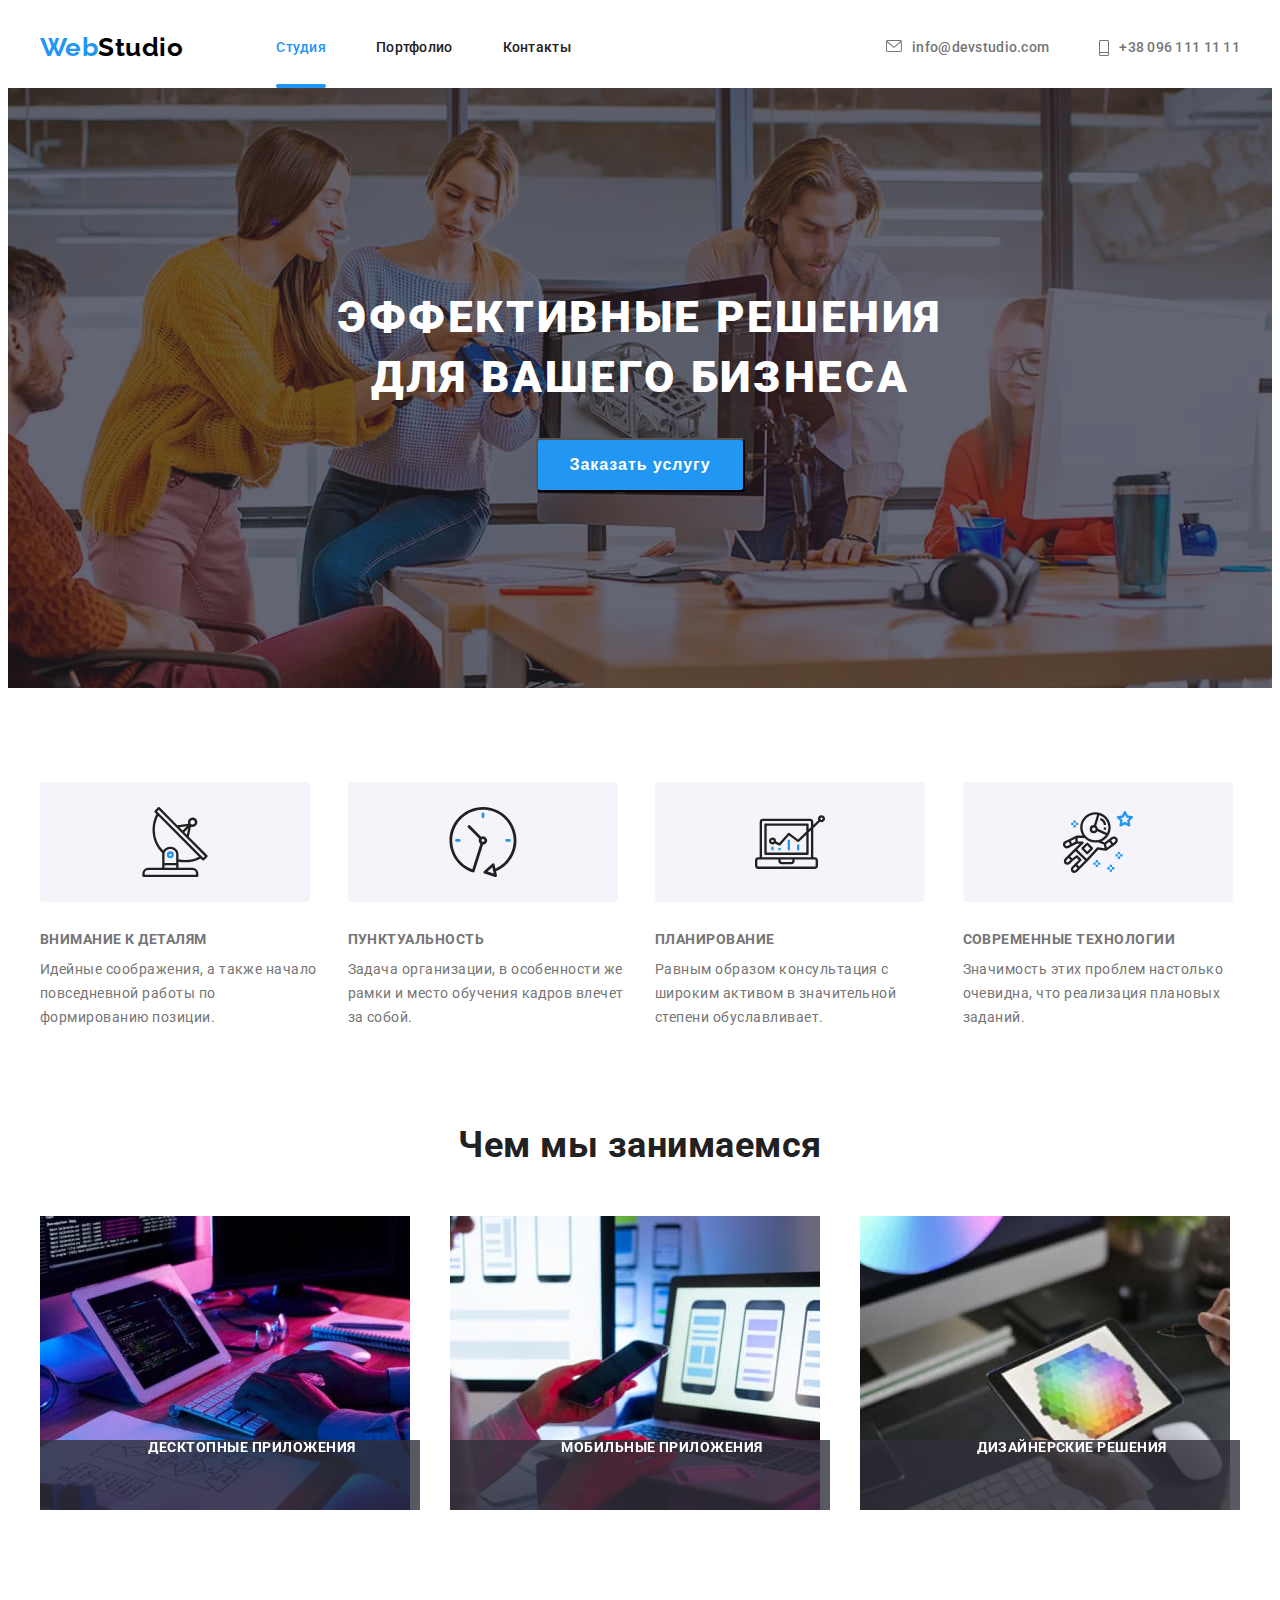
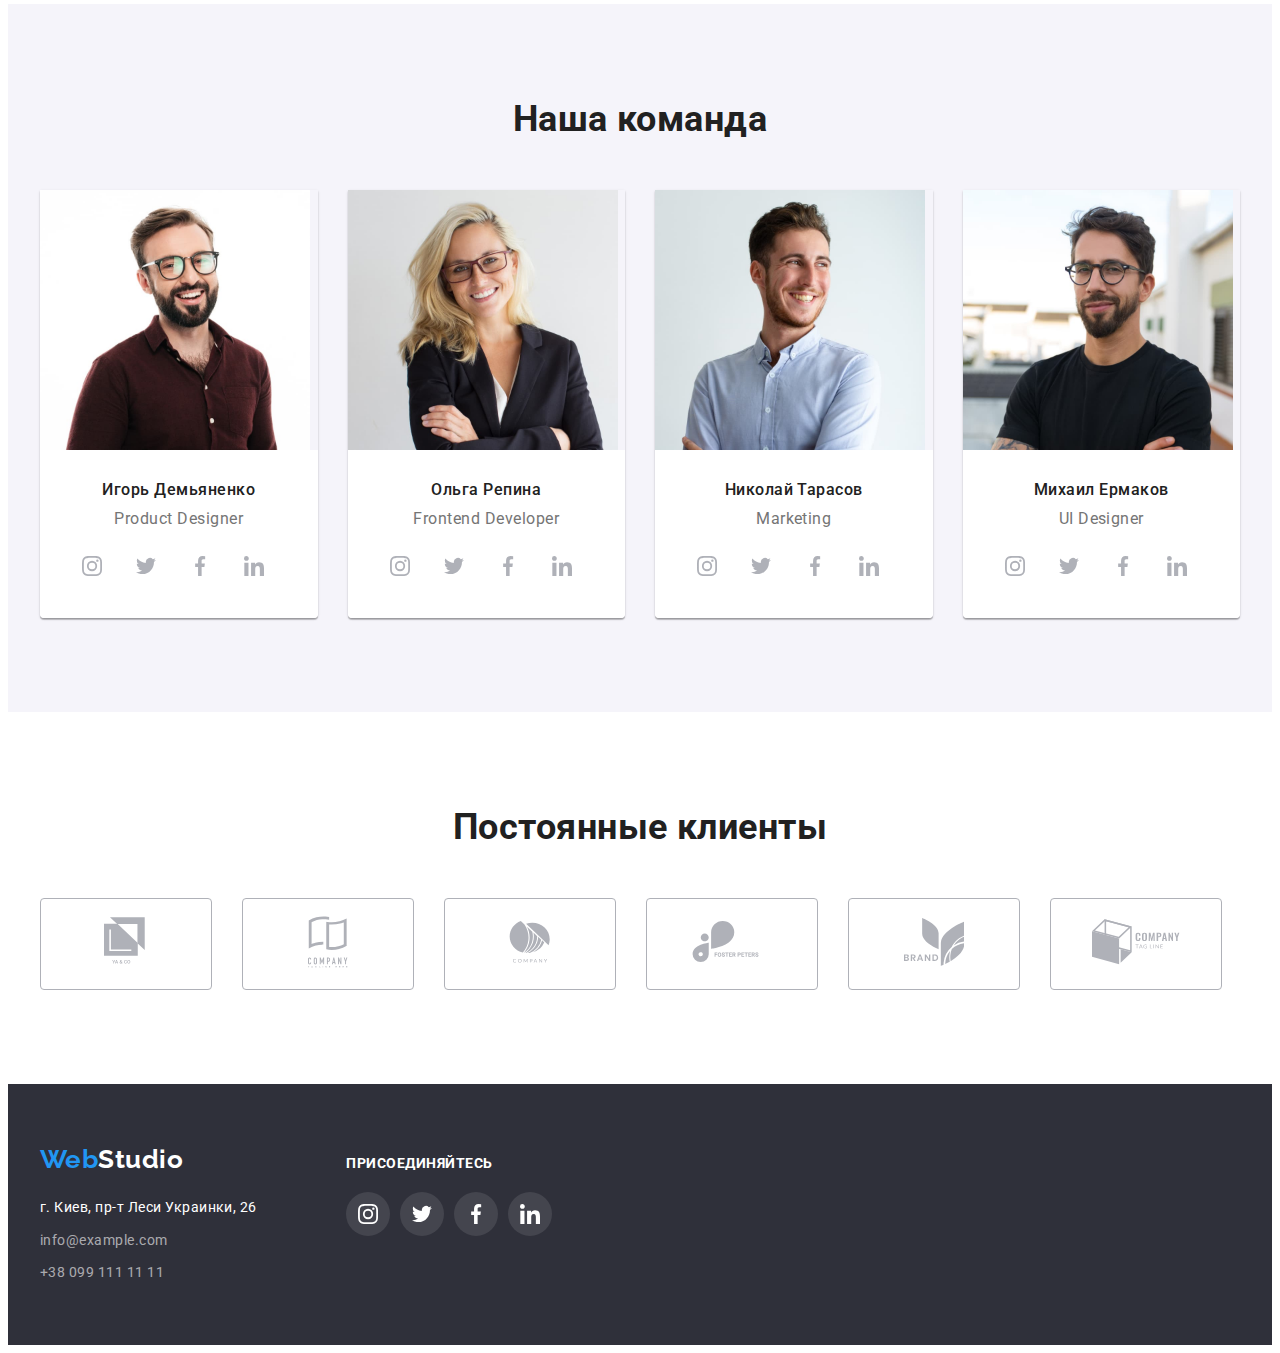
==== index.html @ 7efdc226 "Initial commit" ====
<!DOCTYPE html>
<html lang="ru">
<head>
    <meta charset="UTF-8">
    <meta name="viewport" content="width=device-width, initial-scale=1.0">
    <title>Студия</title>
    <link rel="preconnect" href="https://fonts.gstatic.com">
    <link href="https://fonts.googleapis.com/css2?family=Raleway:wght@700&family=Roboto:wght@400;500;700;900&display=swap" rel="stylesheet">
    <link rel="stylesheet" href="https://cdnjs.cloudflare.com/ajax/libs/modern-normalize/1.0.0/modern-normalize.min.css" integrity="sha512-ISS7cAi1PEhQ8jnbJpJZMd29NlhNj4AWYyLOSp2CE/CsHxTCu+r+t0D2yoJudVrd0/8fTVPUVDzY5Tvli75u/g==" crossorigin="anonymous" />
    <link rel="stylesheet" href="./css/styles.css">
</head>
<body>
    <header>
        <div class="container nav-line">
        <nav class="main-nav">
            <a href="/" class="logo"><span class="logo-first-part">Web</span><span class="logo-second-part">Studio</span></a>
            <ul class="site-nav">
                <li class="item"><a href="/" class="link current">Студия</a></li>
                <li class="item"><a href="./portfolio.html" class="link">Портфолио</a></li>
                <li class="item"><a href="" class="link">Контакты</a></li>
            </ul>
        </nav>
        <ul class="contacts">
            <li class="item"><a href="mailto:info@devstudio.com" class="link">
                <svg width="16" height="12" class="contacts-icon"><use href="./images/Optimized/svg/sprite.svg#icon-envelope1"></use></svg>
                info@devstudio.com</a>
            </li>
            <li class="item"><a href="tel:+380961111111" class="link">
                <svg width="10" height="16" class="contacts-icon"><use href="./images/Optimized/svg/sprite.svg#icon-phone1"></use></svg>
                +38 096 111 11 11</a>
            </li>
        </ul>
        </div>
    </header>

    <main>
        <section class="hero">
            <div class="container">
            <h1 class="hero-title">Эффективные решения<br/>
                для вашего бизнеса</h1>
            <button class="hero-button" data-modal-open>Заказать услугу</button>
            </div>
        </section>
        <div class="backdrop is-hidden" data-modal>
            <div class="modal">
                <button class="close-window" data-modal-close>x</button>
            </div>
        </div>

        <section class="section">
            <div class="container our-features">
            <h2 class="section-title visually-hidden">Особенности</h2>
            <ul class="features">
                <li class="list-item">
                    <div class="icon-item">
                        <svg width="70" height="70"><use href="./images/Optimized/svg/sprite.svg#icon-antenna1"></use></svg>
                    </div>
                    <h3 class="title">Внимание к деталям</h3>
                    <p class="description">Идейные соображения, а также начало повседневной работы по формированию позиции.</p>
                </li>
                <li class="list-item">
                    <div class="icon-item">
                        <svg width="70" height="70"><use href="./images/Optimized/svg/sprite.svg#icon-clock1"></use></svg>
                    </div>
                    <h3 class="title">Пунктуальность</h3>
                    <p class="description">Задача организации, в особенности же рамки и место обучения кадров влечет за собой.</p>
                </li>
                <li class="list-item">
                    <div class="icon-item">
                        <svg width="70" height="70"><use href="./images/Optimized/svg/sprite.svg#icon-diagram1"></use></svg>
                    </div>
                    <h3 class="title">Планирование</h3>
                    <p class="description">Равным образом консультация с широким активом в значительной степени обуславливает.</p>
                </li>
                <li class="list-item">
                    <div class="icon-item">
                        <svg width="70" height="70"><use href="./images/Optimized/svg/sprite.svg#icon-astronaut1"></use></svg>
                    </div>
                    <h3 class="title">Современные технологии</h3>
                    <p class="description">Значимость этих проблем настолько очевидна, что реализация плановых заданий.</p>
                </li>
            </ul>
            </div>
        </section>
        <section class="section">
            <div class="container our-services">
            <h2 class="section-title">Чем мы занимаемся</h2>
            <ul class="what-we-do">
                <li class="list-item">
                    <img src="./images/Optimized/jpeg/box11.jpg" alt="Человек, вводящий код на клавиатуре" width="370">
                    <p class="label">Десктопные приложения</p>
                </li>
                <li class="list-item">
                    <img src="./images/Optimized/jpeg/box21.jpg" alt="Человек, выбирающий дизайн для мобильного сайта" width="370">
                    <p class="label">Мобильные приложения</p>
                </li>
                <li class="list-item">
                    <img src="./images/Optimized/jpeg/box31.jpg" alt="Человек, выбирающий цвета для дизайна" width="370">
                    <p class="label">Дизайнерские решения</p>
                </li>
            </ul>
            </div>
        </section>
        <section class="section our-team">
            <div class="container our-people">
            <h2 class="section-title">Наша команда</h2>
            <ul class="our-team-members">
                <li class="list-item">
                        <img src="./images/Optimized/jpeg/team-card11.jpg" alt="Фото Игорь Демьяненко" width="270" class="team-member-photo">
                        <div class="team-member-details">
                            <h3 class="team-member">Игорь Демьяненко</h3>
                            <p lang="en" class="team-member-position">Product Designer</p>
                            <ul class="social-networks">
                                <li><a href="" class="social-link">
                                    <svg class="link-icon" width="20" height="20"><use href="./images/Optimized/svg/sprite.svg#icon-instagram1"></use></svg>
                                </a></li>
                                <li><a href="" class="social-link">
                                    <svg class="link-icon" width="20" height="20"><use href="./images/Optimized/svg/sprite.svg#icon-twitter1"></use></svg>
                                </a></li>
                                <li><a href="" class="social-link">
                                    <svg class="link-icon" width="20" height="20"><use href="./images/Optimized/svg/sprite.svg#icon-facebook1"></use></svg>
                                </a></li>
                                <li><a href="" class="social-link">
                                    <svg class="link-icon" width="20" height="20"><use href="./images/Optimized/svg/sprite.svg#icon-linkedin1"></use></svg>
                                </a></li>
                            </ul>
                        </div>
                </li>
                <li class="list-item">
                        <img src="./images/Optimized/jpeg/team-card21.jpg" alt="Фото Ольга Репина" width="270" class="team-member-photo">
                        <div class="team-member-details">
                            <h3 class="team-member">Ольга Репина</h3>
                            <p lang="en" class="team-member-position">Frontend Developer</p>
                            <ul class="social-networks">
                                <li><a href="" class="social-link">
                                    <svg class="link-icon" width="20" height="20"><use href="./images/Optimized/svg/sprite.svg#icon-instagram1"></use></svg>
                                </a></li>
                                <li><a href="" class="social-link">
                                    <svg class="link-icon" width="20" height="20"><use href="./images/Optimized/svg/sprite.svg#icon-twitter1"></use></svg>
                                </a></li>
                                <li><a href="" class="social-link">
                                    <svg class="link-icon" width="20" height="20"><use href="./images/Optimized/svg/sprite.svg#icon-facebook1"></use></svg>
                                </a></li>
                                <li><a href="" class="social-link">
                                    <svg class="link-icon" width="20" height="20"><use href="./images/Optimized/svg/sprite.svg#icon-linkedin1"></use></svg>
                                </a></li>
                            </ul>
                        </div>
                </li>
                <li class="list-item">
                        <img src="./images/Optimized/jpeg/team-card31.jpg" alt="Фото Николай Тарасов" width="270" class="team-member-photo">
                        <div class="team-member-details">
                            <h3 class="team-member">Николай Тарасов</h3>
                            <p lang="en" class="team-member-position">Marketing</p>
                            <ul class="social-networks">
                                <li><a href="" class="social-link">
                                    <svg class="link-icon" width="20" height="20"><use href="./images/Optimized/svg/sprite.svg#icon-instagram1"></use></svg>
                                </a></li>
                                <li><a href="" class="social-link">
                                    <svg class="link-icon" width="20" height="20"><use href="./images/Optimized/svg/sprite.svg#icon-twitter1"></use></svg>
                                </a></li>
                                <li><a href="" class="social-link">
                                    <svg class="link-icon" width="20" height="20"><use href="./images/Optimized/svg/sprite.svg#icon-facebook1"></use></svg>
                                </a></li>
                                <li><a href="" class="social-link">
                                    <svg class="link-icon" width="20" height="20"><use href="./images/Optimized/svg/sprite.svg#icon-linkedin1"></use></svg>
                                </a></li>
                            </ul>
                        </div>
                </li>
                <li class="list-item">
                        <img src="./images/Optimized/jpeg/team-card41.jpg" alt="Фото Михаил Ермаков" width="270" class="team-member-photo">
                        <div class="team-member-details">
                            <h3 class="team-member">Михаил Ермаков</h3>
                            <p lang="en" class="team-member-position">UI Designer</p>
                            <ul class="social-networks">
                                <li><a href="" class="social-link">
                                    <svg class="link-icon" width="20" height="20"><use href="./images/Optimized/svg/sprite.svg#icon-instagram1"></use></svg>
                                </a></li>
                                <li><a href="" class="social-link">
                                    <svg class="link-icon" width="20" height="20"><use href="./images/Optimized/svg/sprite.svg#icon-twitter1"></use></svg>
                                </a></li>
                                <li><a href="" class="social-link">
                                    <svg class="link-icon" width="20" height="20"><use href="./images/Optimized/svg/sprite.svg#icon-facebook1"></use></svg>
                                </a></li>
                                <li><a href="" class="social-link">
                                    <svg class="link-icon" width="20" height="20"><use href="./images/Optimized/svg/sprite.svg#icon-linkedin1"></use></svg>
                                </a></li>
                            </ul>
                        </div>
                </li>
            </ul>
            </div>
        </section>
        <section class="section">
            <div class="container our-clients">
            <h2 class="section-title">Постоянные клиенты</h2>
            <ul class="clients-logos">
                <li class="list-item client"><a href="">
                    <svg class="link-icon" width="45" height="50"><use href="./images/Optimized/svg/sprite.svg#icon-logo11"></use></svg>
                </a></li>
                <li class="list-item client"><a href="">
                    <svg class="link-icon" width="40" height="52"><use href="./images/Optimized/svg/sprite.svg#icon-logo21"></use></svg>
                </a></li>
                <li class="list-item client"><a href="">
                    <svg class="link-icon" width="42" height="42"><use href="./images/Optimized/svg/sprite.svg#icon-logo31"></use></svg>
                </a></li>
                <li class="list-item client"><a href="">
                    <svg class="link-icon" width="80" height="42"><use href="./images/Optimized/svg/sprite.svg#icon-logo41"></use></svg>
                </a></li>
                <li class="list-item client"><a href="">
                    <svg class="link-icon" width="60" height="48"><use href="./images/Optimized/svg/sprite.svg#icon-logo51"></use></svg>
                </a></li>
                <li class="list-item client"><a href="">
                    <svg class="link-icon" width="88" height="46"><use href="./images/Optimized/svg/sprite.svg#icon-logo61"></use></svg>
                </a></li>
            </ul>
            </div>
        </section>
    </main>

    <footer class="footer">
        <div class="container footer-line">
            <div class="address-block">
                <a href="/" class="logo"><span class="logo-first-part">Web</span><span class="logo-second-part">Studio</span></a>
                <address class="address">
                        <a href="" class="phys-address link">г. Киев, пр-т Леси Украинки, 26</a>
                        <a href="mailto:info@example.com" class="email link">info@example.com</a>
                        <a href="tel:+380991111111" class="phone link">+38 099 111 11 11</a>
                </address>
            </div>
            <div class="join-us">
                <p class="join">присоединяйтесь</p>
                <ul class="social-networks">
                    <li><a href="" class="social-link-footer">
                        <svg class="link-icon" width="20" height="20"><use href="./images/Optimized/svg/sprite.svg#icon-instagram1"></use></svg>
                    </a></li>
                    <li><a href="" class="social-link-footer">
                        <svg class="link-icon" width="20" height="20"><use href="./images/Optimized/svg/sprite.svg#icon-twitter1"></use></svg>
                    </a></li>
                    <li><a href="" class="social-link-footer">
                        <svg class="link-icon" width="20" height="20"><use href="./images/Optimized/svg/sprite.svg#icon-facebook1"></use></svg>
                    </a></li>
                    <li><a href="" class="social-link-footer">
                        <svg class="link-icon" width="20" height="20"><use href="./images/Optimized/svg/sprite.svg#icon-linkedin1"></use></svg>
                    </a></li>
                </ul>
            </div>
        </div>
    </footer>
    <script src="./js/modal.js"></script>
</body>
</html>
---- css/styles.css ----
/* main text color: #757575 */
/* text secondary color: #212121 */
/* accent color: #2196F3 */
/* background tertialy color: #2F303A */
/* background secondary color: #F5F4FA */
/* white: #FFFFFF */
/* email and tel white: rgba(255, 255, 255, 0.6) */
/* projects border color: #EEEEEE */
/* icon default color: #afb1b8 */


:root{
    --primary-text-color: #757575;
    --title-text-color: #212121;
    --accent: #2196F3;
    --white: #FFFFFF;
    --secondary-white: rgba(255, 255, 255, 0.6);
    --black: #000000;
    --secondary-bg-color: #F5F4FA;
    --tertialy-bg-color: #2F303A;
    --border-color: #EEEEEE;
    --secondary-border-color: #ECECEC;
    --icon-default-color: #afb1b8;
    --timing-function: cubic-bezier(0.4, 0, 0.2, 1);
}
body{
    background-color: var(white);
    color: var(--primary-text-color);
    font-family: Roboto, sans-serif;
    letter-spacing: 0.03em;
}
ul{
    list-style: none;
    padding: 0;
    margin: 0;
}
a{
    text-decoration: none;
    color: currentColor;
}
img{
    display: block;
    max-width: 100%;
    height: auto;
}
.visually-hidden {
    position: absolute;
    width: 1px;
    height: 1px;
    margin: -1px;
    border: 0;
    padding: 0;
    
    white-space: nowrap;
    clip-path: inset(100%);
    clip: rect(0 0 0 0);
    overflow: hidden;
  }

  /* Header*/
.logo{
    margin-right: 93px;

    font-family: Raleway, sans-serif;
    font-weight: 700;
    font-size: 26px;
    line-height: 1.2;
}
.logo-first-part,
.site-nav .link:hover,
.site-nav .link:focus,
.site-nav .link.current,
.contacts .link:hover,
.contacts .link:focus{
    color: var(--accent);
}
.logo-second-part{
    color: var(--black);
}
.site-nav, 
.contacts, 
.main-nav,
.nav-line{
    display: flex;
    justify-content: space-between;
}
.main-nav,
.nav-line{
    align-items: center;
}
.site-nav .item + .item,
.contacts .item + .item{
    margin-left: 50px;
}
.site-nav .link{
    display: block;
    padding-top: 32px;
    padding-bottom: 32px;
    
    color: var(--title-text-color);
    font-weight: 500;
    font-size: 14px;
    line-height: 1.14;
    letter-spacing: 0.02em;

    transition: color 250ms var(--timing-function);
}
.contacts .link{
    display: flex;
    justify-content: space-between;

    color: var(--primary-text-color);
    font-weight: 500;
    font-size: 14px;
    line-height: 1.14;
    letter-spacing: 0.02em;

    transition: color 250ms var(--timing-function);
}
.contacts-icon{
    margin-right: 10px;
    fill: currentColor;
}
.link.current{
    position: relative;
}
.link.current::after{
    content: "";

    position: absolute;
    bottom: 0;
    left: 0;

    width: 100%;
    height: 4px;
    border-radius: 2px;
    background-color: var(--accent);
}

/*Main*/
.hero{
    text-align: center;

    max-width: 1600px;
    height: 600px;
    margin-left: auto;
    margin-right: auto;

    background-color: var(--tertialy-bg-color);
    background-image: linear-gradient(
        to right,
        rgba(47, 48, 58, 0.4),
        rgba(47, 48, 58, 0.4)
    ),
    url(../images/Optimized/jpeg/hero-bg1.jpg);
    background-repeat: no-repeat;
    background-position: center;
}
.hero .container{
    padding-top: 200px;
    padding-bottom: 200px;
}
.hero-title{
    margin-top: 0;
    margin-bottom: 30px;
    
    color: var(--white);
    font-weight: 900;
    font-size: 44px;
    line-height: 1.36;
    letter-spacing: 0.06em;
    text-transform: uppercase;

}
.hero-button{
    display: inline-block;
    border-radius: 4px;
    padding: 10px 32px;
    
    color: var(--white);
    background-color: var(--accent);
    font-weight: 700;
    font-size: 16px;
    line-height: 1.87;
    letter-spacing: 0.06em;
    
}
.backdrop{
    position: fixed;
    top: 0;
    left: 0;

    width: 100%;
    height: 100%;

    background-color: rgba(0, 0, 0, 0.2);

    opacity: 1;
    transition: opacity 250ms var(--timing-function);
}
.backdrop.is-hidden{
    opacity: 0;
    pointer-events: none;
}
.backdrop.is-hidden .modal{
    transform: translate(-50%, -50%) scale(0.8);
}
.modal{
    position: absolute;
    top: 50%;
    left: 50%;
    
    width: 528px;
    height: 581px;

    background-color: var(--white);

    transform: translate(-50%, -50%) scale(1);
    transition: transform 250ms var(--timing-function);
}
.close-window{
    display: flex;
    justify-content: center;
    align-items: center;
    width: 30px;
    height: 30px;
    margin: 8px;
    margin-left: auto;
    padding: 0;
    border: 1px solid rgba(0, 0, 0, 0.1);
    border-radius: 50%;
}
.section-title{
    margin-top: 0;
    margin-bottom: 50px;

    color: var(--title-text-color);
    font-weight: 700;
    font-size: 36px;
    line-height: 1.17;
    text-align: center;
}
.our-features{
    padding-top: 94px;
}
.features{
    display: flex;
}
.features .list-item + .list-item,
.what-we-do .list-item + .list-item,
.our-team-members .list-item + .list-item{
    margin-left: 30px;
}
.features .list-item{
    width: calc((100% - 90px) / 4);
}
.icon-item{
    display: flex;
    justify-content: center;
    align-items: center;
    width: 270px;
    height: 120px;
    background: var(--secondary-bg-color);
    margin-bottom: 30px;
    border-radius: 4px;
}
.features .title{
    margin-top: 0;
    margin-bottom: 10px;
    
    font-weight: 700;
    font-size: 14px;
    line-height: 1.14;
    text-transform: uppercase;
}
.features .description{
    margin-top: 0;
    margin-bottom: 0;

    font-size: 14px;
    line-height: 1.71;
}
.what-we-do,
.our-team-members{
    display: flex;
    text-align: center;
}
.what-we-do .list-item{
    width: calc((100% - 60px) / 3);
    position: relative;
}
.what-we-do .label{
    display: flex;
    justify-content: center;
    align-items: center;

    position: absolute;
    bottom: 0;
    left: 0;
    margin: 0;
    padding: 27px;
    width: 370px;
    height: 70px;

    font-weight: 700;
    font-size: 14px;
    line-height: 1.14px;
    text-transform: uppercase;
    color: var(--white);
}
.what-we-do .list-item::before{
    content: "";
    display: inline-block;

    position: absolute;
    bottom: 0;
    left: 0;
    width: 100%;
    height: 70px;
    background-color: rgba(47, 48, 58, 0.8);
}
.our-services,
.our-people,
.our-clients{
    padding-top: 94px;
    padding-bottom: 94px;
}
.our-team{
    background-color: var(--secondary-bg-color);
}
.our-team-members .list-item{
    width: calc((100% - 90px) / 4);
    border-radius: 0px 0px 4px 4px;
    box-shadow: 0px 2px 1px rgba(0, 0, 0, 0.2), 0px 1px 1px rgba(0, 0, 0, 0.14), 0px 1px 3px rgba(0, 0, 0, 0.12);
    overflow: hidden;
}
.team-member-details{
    background-color: var(--white);
    padding: 30px;
}
.team-member{
    margin-top: 0;
    margin-bottom: 10px;

    color: var(--title-text-color);
    font-weight: 500;
    font-size: 16px;
    line-height: 1.2;
}
.team-member-position{
    margin-top: 0;
    margin-bottom: 16px;

    font-size: 16px;
    line-height: 1.2;
}
.social-networks{
    display: flex;
}
.social-networks li + li{
    margin-left: 10px;
}
.clients-logos{
    display: flex;
}
.clients-logos li + li{
    margin-left: 30px;
}
.social-link{
    display: flex;
    justify-content: center;
    align-items: center;
    width: 44px;
    height: 44px;
    border-radius: 50%;
    color: var(--icon-default-color);

    transition: background-color 250ms var(--timing-function), 
    color 250ms var(--timing-function);
}
.social-link:hover{
    background-color: var(--accent);
    color: var(--white);
}
.link-icon{
    fill: currentColor;
}
.social-link-footer{
    display: flex;
    justify-content: center;
    align-items: center;
    width: 44px;
    height: 44px;
    border-radius: 50%;
    color: var(--white);
    background-color: rgba(255, 255, 255, 0.1);

    transition: background-color 250ms var(--timing-function);
}
.social-link-footer:hover{
    background-color: var(--accent);
}
.client{
    display: flex;
    justify-content: center;
    align-items: center;
    width: 170px;
    height: 90px;
    border-radius: 4px;
    color: var(--icon-default-color);
    border: 1px solid var(--icon-default-color);
    cursor: pointer;

    transition: color 250ms var(--timing-function), 
    border 250ms var(--timing-function);
}
.client:hover{
    color: var(--accent);
    border: 1px solid var(--accent);
}

/* Footer*/
.footer{
    background-color: var(--tertialy-bg-color);
}
.footer-line{
    display: flex;
    align-items: baseline;
    padding-top: 60px;
    padding-bottom: 60px;
}
.address-block{
margin-right: 70px;
}
.footer .logo-second-part{
    color: var(--white);
}
.address{
    display: flex;
    flex-direction: column;
    margin-top: 20px;
    
    font-style: normal; 
}
.phys-address{
    color: var(--white);
    font-size: 14px;
    line-height: 1.71;
}
.email, .phone{
    display: inline-block;
    margin-top: 9px;

    color: var(--secondary-white);
    font-size: 14px;
    line-height: 1.71;
}
.footer .link{
    transition: color 250ms var(--timing-function);
}
.footer .link:hover,
.footer .link:focus{
    color: var(--accent);
}
.join-us{
    width: 206px;
    height: 80px;
}
.join{
    margin-top: 0;
    margin-bottom: 20px;
    
    color: var(--white);
    font-size: 14px;
    font-weight: 700;
    line-height: 1.14;
    text-transform: uppercase;
}

/*Portfolio*/
.header-portfolio{
    border-bottom: 1px solid var(--secondary-border-color);
}
.filters{
    display: flex;
    justify-content: center;
    margin-bottom: 50px;
}
.filters .item + .item{
    margin-left: 8px;
}
.button{
    border: none;
    border-radius: 4px;
    padding: 6px 22px;

    color: var(--title-text-color);
    background-color: var(--secondary-bg-color);
    font-weight: 500;
    font-size: 16px;
    line-height: 1.62;

    transition: background-color 250ms var(--timing-function), 
    color 250ms var(--timing-function), 
    box-shadow 250ms var(--timing-function);
}
.button:hover,
.button:focus{
    color: var(--white);
    background-color: var(--accent);
    box-shadow: 0px 3px 1px rgba(0, 0, 0, 0.1), 0px 1px 2px rgba(0, 0, 0, 0.08), 0px 2px 2px rgba(0, 0, 0, 0.12);
}
.portfolio{
    padding-bottom: 94px;
    padding-top: 94px;
}
.project-examples{
    display: flex;
    flex-wrap: wrap;
}
.project-examples .item{
    width: calc((100% - 60px) / 3);
    margin-right: 30px;
    margin-bottom: 30px;
}
.project-examples .item:nth-child(3n){
    margin-right: 0;
}
.project-examples .item:nth-last-child(-n + 3){
    margin-bottom: 0;
}
.project-examples h2{
    margin-top: 0;
    margin-bottom: 0;

    color: var(--title-text-color);
    font-weight: 700;
    font-size: 18px;
    line-height: 2;
    letter-spacing: 0.06em;
}
.project-card{
    display: block;
    
    transition: box-shadow 250ms var(--timing-function);
}
.project-card:hover{
    box-shadow: 1px 4px 6px rgba(0, 0, 0, 0.16), 0px 4px 4px rgba(0, 0, 0, 0.06), 0px 1px 1px rgba(0, 0, 0, 0.12);
}
.overlay{
    position: relative;
}
.project-description{
    position: absolute;
    top: 0;
    right: 0;
    margin: 0;
    padding: 63px 24px;

    font-size: 18px;
    line-height: 1.56;
    color: var(--white);
    
    opacity: 0;
    transition: opacity 250ms var(--timing-function);
}
.project-card:hover .project-description{
    opacity: 1;   
}
.overlay::before{
    content: "";
    display: inline-block;

    position: absolute;
    top: 0;
    left: 0;
    width: 100%;
    height: 100%;
    background-color: rgba(33, 150, 243, 0.9);

    transform: translateY(100%);
    transition: transform 250ms var(--timing-function);
}
.project-card:hover .overlay::before{
    transform: translateY(0);
}
.overlay{
    overflow: hidden;
} 
.project-type{
    margin-top: 4px;
    margin-bottom: 0;
    
    color: var(--primary-text-color);
    font-size: 16px;
    line-height: 1.87;
}
.project-details{
    padding: 20px 24px;
    background-color: var(--white);
    border-right: 1px solid var(--border-color);
    border-left: 1px solid var(--border-color);
    border-bottom: 1px solid var(--border-color);
}

.container{
    width: 1200px;
    padding-left: 15px;
    padding-right: 15px;
    margin-left: auto;
    margin-right: auto;
}
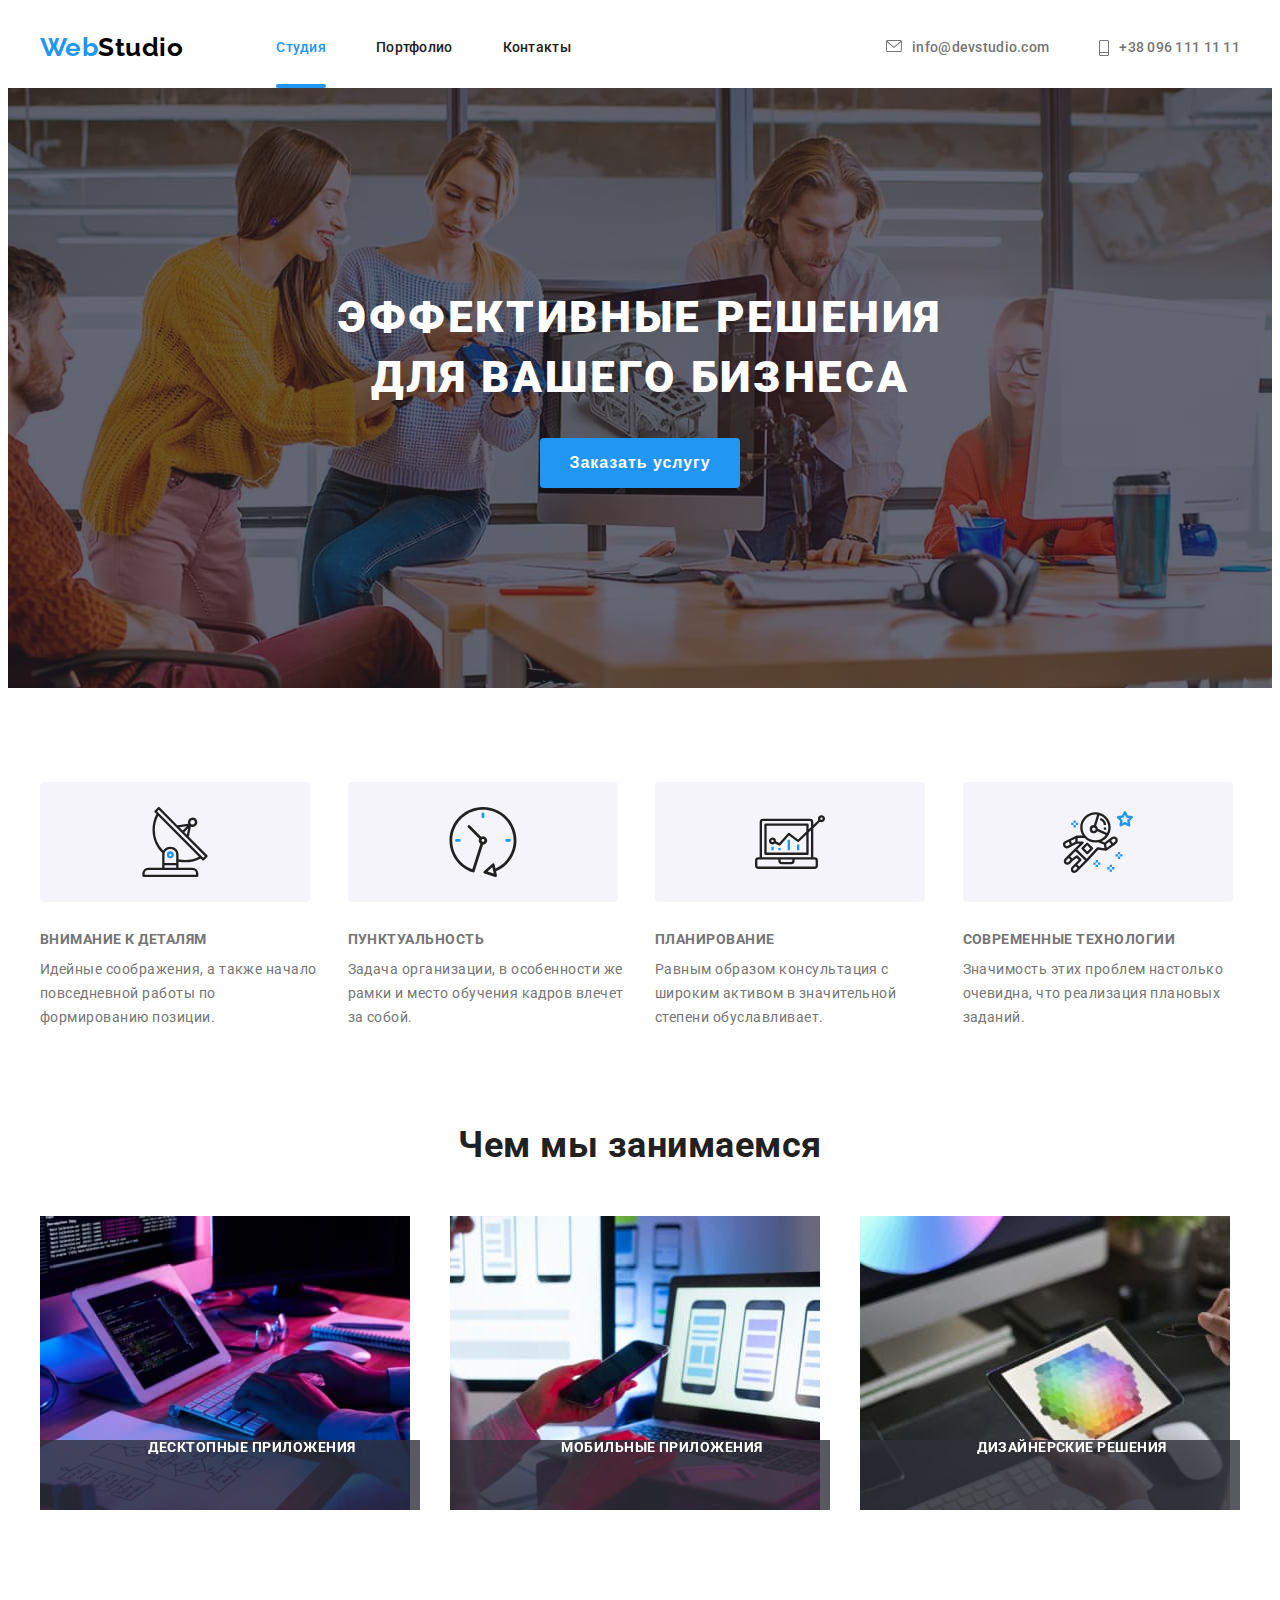
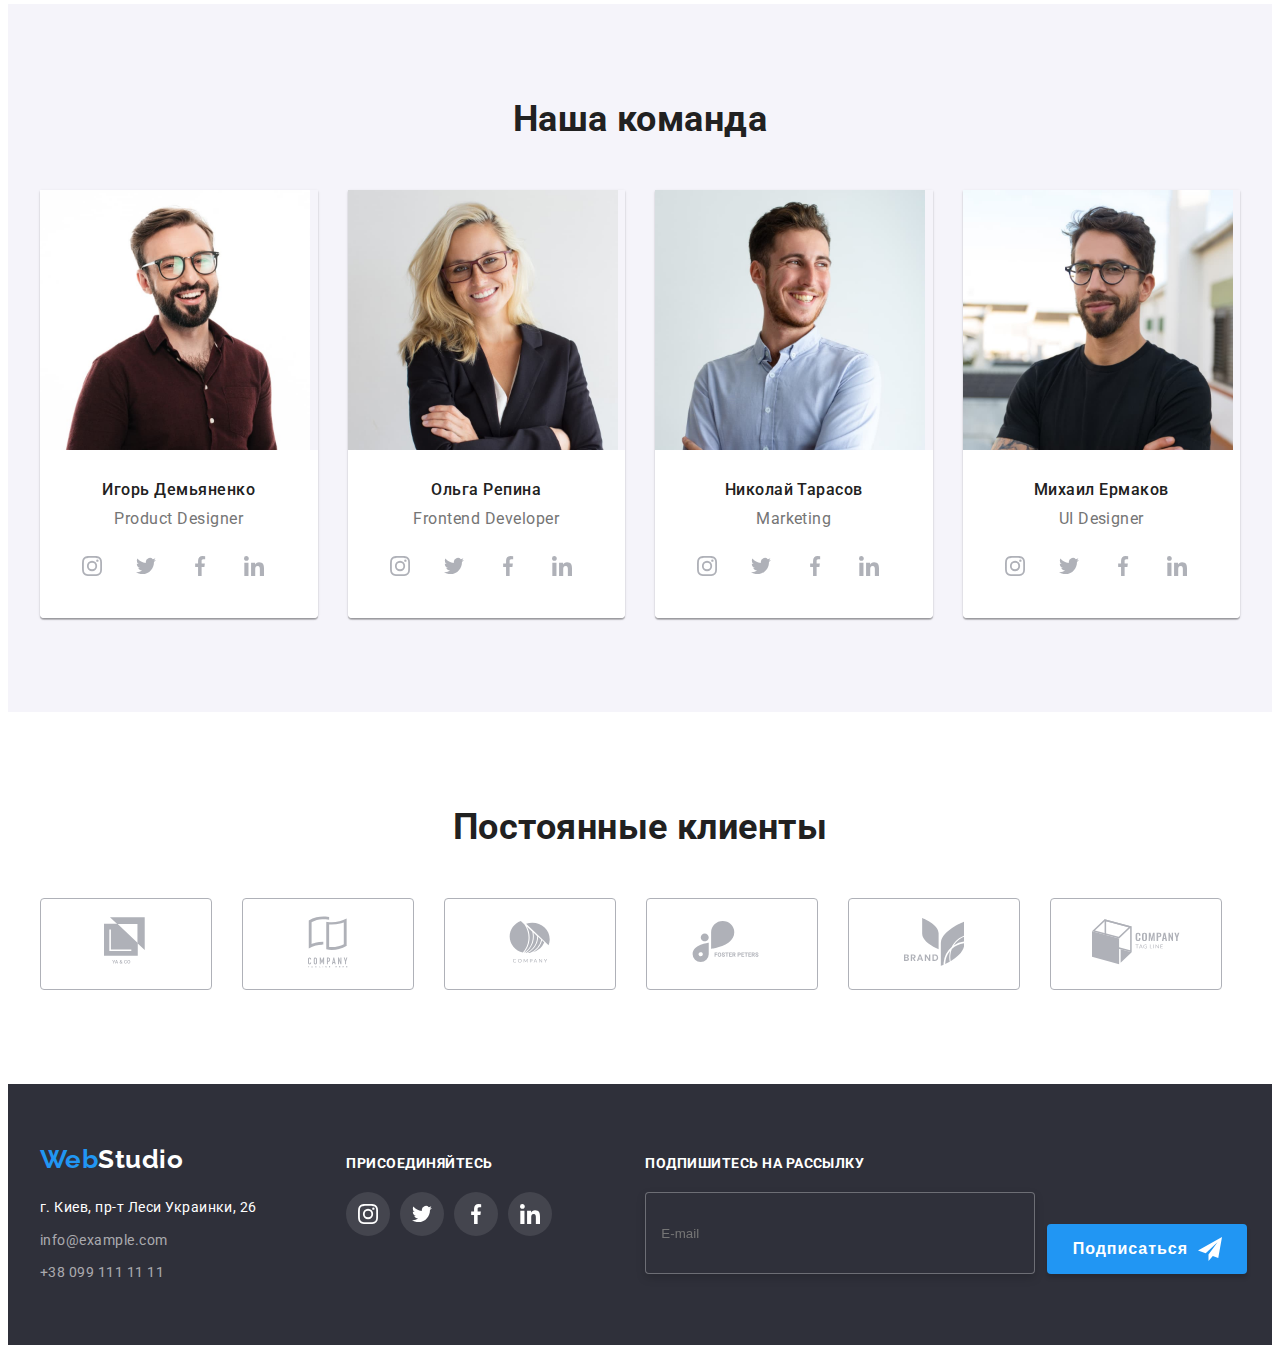
==== commit a5a646ec: "Update with forms" ====
--- a/index.html
+++ b/index.html
@@ -43,7 +43,43 @@
         </section>
         <div class="backdrop is-hidden" data-modal>
             <div class="modal">
-                <button class="close-window" data-modal-close>x</button>
+                <button class="close-window" data-modal-close>
+                    <svg width="18" height="18" class="close-icon"><use href="./images/Optimized/svg/sprite.svg#icon-close-black"></use></svg>    
+                </button>
+                <form class="form">
+                    <h2>Оставьте свои данные, мы вам перезвоним</h2>
+
+                    <label class="form-field">
+                        <span class="form-label">Имя</span> 
+                        <input type="text" class="form-input" name="name">
+                        <svg width="18" height="18" class="form-icon"><use href="./images/Optimized/svg/sprite.svg#icon-person-black"></use></svg>
+                    </label>
+
+                    <label class="form-field">
+                        <span class="form-label">Телефон</span>
+                        <input type="text" class="form-input" name="tel">
+                        <svg width="18" height="18" class="form-icon"><use href="./images/Optimized/svg/sprite.svg#icon-phone-black"></use></svg>
+                    </label>
+
+                    <label class="form-field">
+                        <span class="form-label">Почта</span>
+                        <input type="text" class="form-input" name="mail">
+                        <svg width="18" height="18" class="form-icon"><use href="./images/Optimized/svg/sprite.svg#icon-email-black"></use></svg>
+                    </label>
+
+                    <label class="form-field">
+                        <span class="form-label">Комментарий</span>
+                        <textarea name="comment" rows="5" placeholder="Введите текст" class="form-input comment-input"></textarea>
+                    </label>
+
+                    <label class="policy-checkbox">
+                        <input class="checkbox" type="checkbox" name="policy">
+                        <span class="checkbox-icon"></span>
+                        <span class="policy-label">Соглашаюсь с рассылкой и принимаю <a href="" class="policy-link">Условия договора</a></span>
+                    </label>
+                    
+                    <button type="submit" class="hero-button submit-button">Отправить</button>
+                </form>
             </div>
         </div>
 
@@ -246,6 +282,17 @@
                     </a></li>
                 </ul>
             </div>
+            <form class="form-footer">
+                <div>
+                    <h2>Подпишитесь на рассылку</h2>
+                    <input type="text" class="form-input-footer" name="email" id="email" placeholder="E-mail">
+                </div>
+                <div>
+                    <button type="submit" class="hero-button subscribe-button">Подписаться
+                        <svg class="subscribe-icon" width="24" height="24"><use href="./images/Optimized/svg/sprite.svg#icon-icon-send"></use></svg> 
+                    </button>
+                </div>
+            </form>
         </div>
     </footer>
     <script src="./js/modal.js"></script>
--- a/css/styles.css
+++ b/css/styles.css
@@ -174,8 +174,13 @@
 }
 .hero-button{
     display: inline-block;
+    width: 200px;
+    height: 50px;
     border-radius: 4px;
-    padding: 10px 32px;
+    border: none;
+    padding: 10px;
+    margin: 0;
+    box-shadow: 0px 4px 4px rgba(0, 0, 0, 0.15);
     
     color: var(--white);
     background-color: var(--accent);
@@ -183,7 +188,8 @@
     font-size: 16px;
     line-height: 1.87;
     letter-spacing: 0.06em;
-    
+
+    cursor: pointer;
 }
 .backdrop{
     position: fixed;
@@ -219,16 +225,142 @@
     transition: transform 250ms var(--timing-function);
 }
 .close-window{
+    position: absolute;
+    top: 8px;
+    right: 8px;
     display: flex;
     justify-content: center;
     align-items: center;
     width: 30px;
     height: 30px;
-    margin: 8px;
-    margin-left: auto;
     padding: 0;
     border: 1px solid rgba(0, 0, 0, 0.1);
     border-radius: 50%;
+    background-color: var(--white);
+    cursor: pointer;
+
+    transition: fill 250ms var(--timing-function)
+}
+.close-window:hover .close-icon{
+    fill: var(--accent)
+}
+.form{
+    padding: 40px;
+    display: flex;
+    flex-direction: column;
+}
+.form h2{
+    margin-top: 2px;
+    margin-bottom: 2px;
+
+    font-size: 20px;
+    line-height: 1.15;
+    text-align: center;
+    color: var(--title-text-color);
+}
+.form-field {
+    position: relative;
+    margin-top: 28px;
+} 
+.form-label{
+    position: absolute;
+    top: -18px;
+    left:0;
+
+    font-weight: 400;
+    font-size: 12px;
+    line-height: 1.17;
+    letter-spacing: 0.01em;
+}
+.form-icon{
+    position: absolute;
+    top: 50%;
+    left:12px;
+    transform: translateY(-50%);
+    fill: var(--black);
+
+    transition: fill 250ms var(--timing-function)
+}
+.form-input{
+    margin: 0;
+    padding: 11px 12px 11px 42px;
+    width: 100%;
+
+    font: inherit;
+    border: 1px solid rgba(33, 33, 33, 0.2);
+    border-radius: 4px;
+    cursor: pointer;
+
+    transition: border 250ms var(--timing-function)
+}
+.form-input:focus-within{
+    border: 1px solid var(--accent);
+}
+.form-input:focus-within +.form-icon{
+    fill: var(--accent);
+}
+.comment-input{
+    padding: 12px 16px;
+}
+textarea{
+    resize: none;
+}
+.form-field textarea::placeholder{
+    font-size: 12px;
+    line-height: 1.17;
+    letter-spacing: 0.01em;
+    color: rgba(117, 117, 117, 0.5);
+}
+.policy-checkbox{
+    margin-top: 20px;
+    text-align: center;
+}
+.checkbox{
+    position: absolute;
+    width: 1px;
+    height: 1px;
+    margin: -1px;
+    border: 0;
+    padding: 0;
+    
+    white-space: nowrap;
+    clip-path: inset(100%);
+    clip: rect(0 0 0 0);
+    overflow: hidden;
+}
+.policy-checkbox{
+    display: inline-block;
+    text-align: center;
+    cursor: pointer;
+}
+.checkbox-icon{
+    display: inline-block;
+    width: 16px;
+    height: 15px;
+
+    border: 2px solid var(--black);
+    border-radius: 2px;
+}
+.checkbox:checked + .checkbox-icon{
+    border-color: var(--accent);
+    background-color: var(--accent);
+    background-image: url(../images/Optimized/svg/icon-check1.svg);
+    background-size: contain;
+    background-origin: border-box;
+}
+.policy-label{
+    font-size: 14px;
+    line-height: 1.71;
+}
+.policy-link{
+    text-decoration-line: underline;
+    color: var(--accent);
+}
+.submit-button{
+    display: inline-block;
+    margin-right: auto;
+    margin-left: auto;
+    margin-top: 30px;
 }
 .section-title{
     margin-top: 0;
@@ -476,6 +608,40 @@
     line-height: 1.14;
     text-transform: uppercase;
 }
+.form-footer h2{
+    margin: 0;
+    font-weight: 700;
+    font-size: 14px;
+    line-height: 1.14;
+    text-transform: uppercase;
+    color: var(--white);
+}
+.form-input-footer{
+    margin-top: 20px;
+    margin-right: 12px;
+    padding: 15px;
+    width: 358px;
+    height: 50px;
+    border: 1px solid rgba(255, 255, 255, 0.3);
+    filter: drop-shadow(0px 4px 4px rgba(0, 0, 0, 0.15));
+    border-radius: 4px;
+    background-color: var(--tertialy-bg-color);
+    color: var(--white);
+    cursor: pointer;
+}
+.form-footer{
+    display: flex;
+    align-items: flex-end;
+    margin-left: 93px;
+}
+.subscribe-button{
+    display: flex;
+    align-items: center;
+    justify-content: center;
+}
+.subscribe-icon{
+    margin-left: 10px;
+}
 
 /*Portfolio*/
 .header-portfolio{
